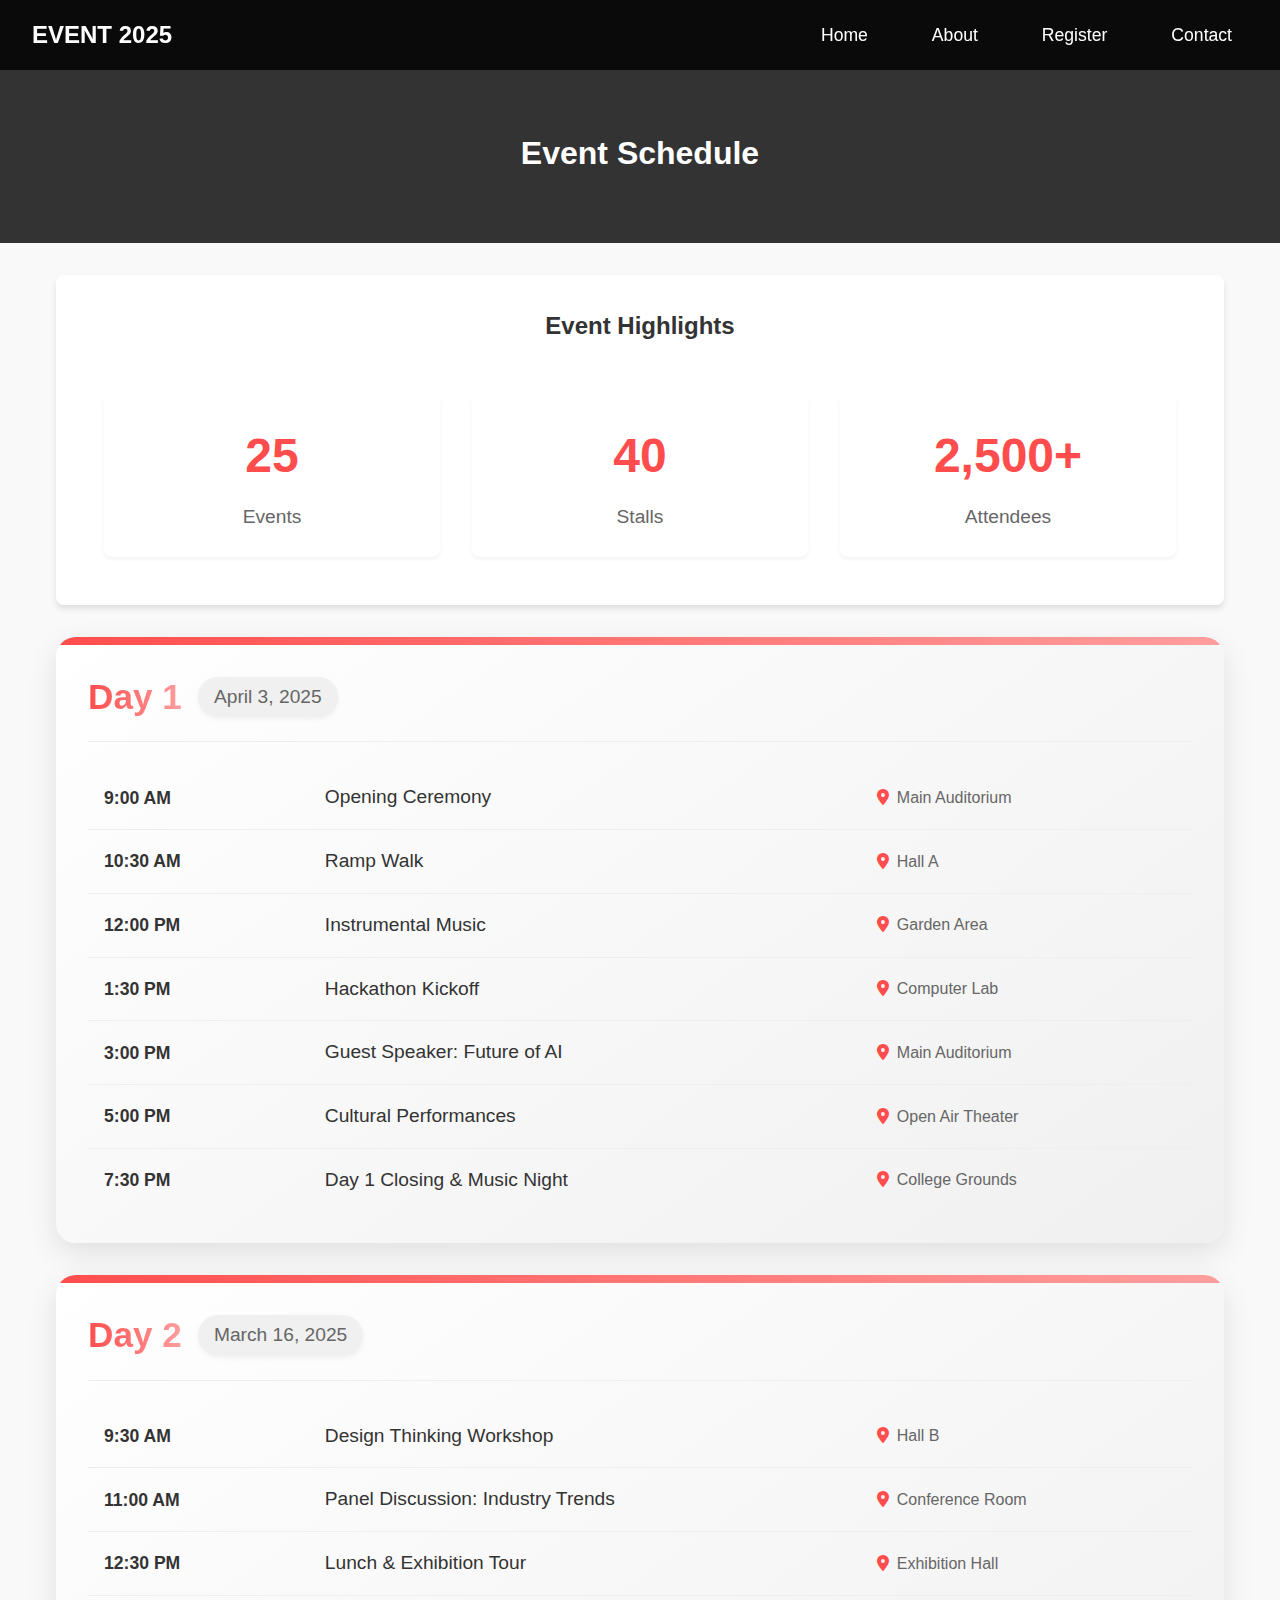
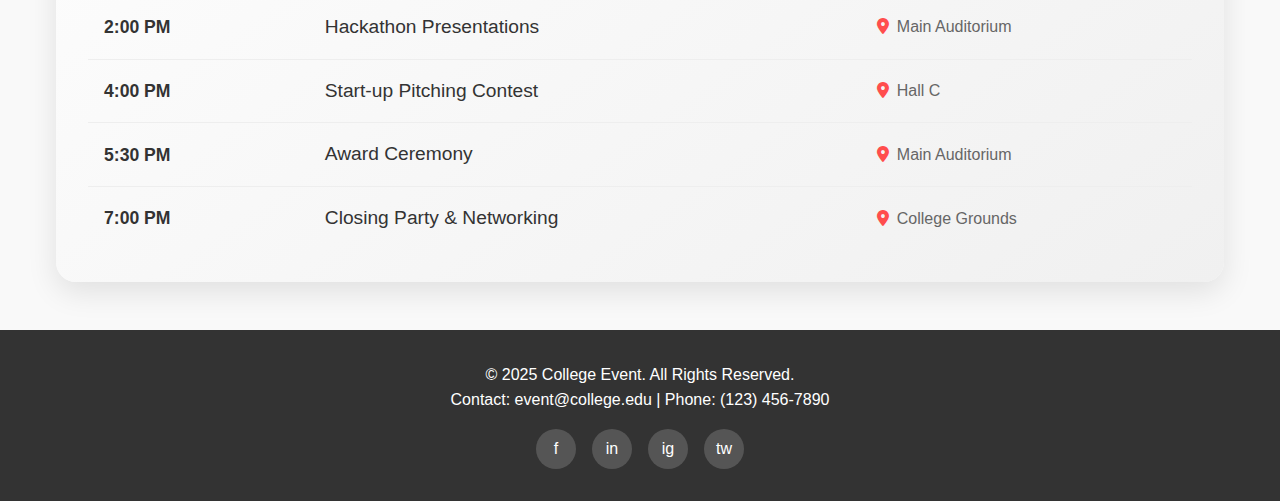
==== about.html @ 2a718e1d "2nd day changes" ====
<!DOCTYPE html>
<html lang="en">
<head>
    <meta charset="UTF-8">
    <meta name="viewport" content="width=device-width, initial-scale=1.0">
    <title>Schedule - College Event</title>
    <style>
        * {
            margin: 0;
            padding: 0;
            box-sizing: border-box;
            font-family: 'Segoe UI', Tahoma, Geneva, Verdana, sans-serif;
        }
        
        body {
            background-color: #f9f9f9;
            color: #333;
            line-height: 1.6;
        }
        
        /* Header and Navigation */
        .main-header {
            position: fixed;
            top: 0;
            left: 0;
            width: 100%;
            display: flex;
            justify-content: space-between;
            align-items: center;
            padding: 1rem 2rem;
            background-color: rgba(0, 0, 0, 0.8);
            z-index: 1000;
            transition: all 0.3s ease;
        }
        
        .logo h2 {
            color: white;
            font-size: 1.5rem;
            font-weight: bold;
            margin: 0;
        }
        
        .main-nav ul {
            display: flex;
            list-style: none;
        }
        
        .main-nav ul li {
            margin-left: 2rem;
        }
        
        .main-nav ul li a {
            color: white;
            text-decoration: none;
            font-size: 1.1rem;
            font-weight: 500;
            transition: all 0.3s ease;
            padding: 0.5rem 1rem;
            border-radius: 4px;
        }
        
        .main-nav ul li a:hover {
            background-color: #ff4d4d;
        }
        
        .mobile-menu-btn {
            display: none;
            flex-direction: column;
            cursor: pointer;
        }
        
        .mobile-menu-btn span {
            width: 30px;
            height: 3px;
            background-color: white;
            margin: 3px 0;
            transition: all 0.3s ease;
        }
        
        header.contact-header {
            background: #333;
            color: white;
            text-align: center;
            padding: 8rem 0 4rem 0;
            margin-bottom: 2rem;
        }
        
        .container {
            max-width: 1200px;
            margin: 0 auto;
            padding: 0 1rem;
        }
        
        .event-stats {
            background-color: white;
            margin: 2rem auto;
            padding: 2rem;
            border-radius: 8px;
            box-shadow: 0 4px 6px rgba(0, 0, 0, 0.1);
            text-align: center;
        }
        
        .stats-container {
            display: flex;
            justify-content: space-around;
            flex-wrap: wrap;
            margin-top: 2rem;
        }
        
        .stat-box {
            flex: 1;
            min-width: 200px;
            margin: 1rem;
            padding: 1.5rem;
            background-color: white;
            border-radius: 8px;
            box-shadow: 0 2px 4px rgba(0, 0, 0, 0.05);
            transition: transform 0.3s ease;
        }
        
        .stat-box:hover {
            transform: translateY(-5px);
        }
        
        .stat-number {
            font-size: 3rem;
            font-weight: bold;
            color: #ff4d4d;
            margin-bottom: 0.5rem;
        }
        
        .stat-label {
            font-size: 1.2rem;
            color: #666;
        }
        
        /* Schedule Islands Styling */
        .schedule-island {
            background: linear-gradient(145deg, #ffffff, #f0f0f0);
            margin: 2rem auto;
            padding: 2rem;
            border-radius: 20px;
            box-shadow: 0 10px 30px rgba(0, 0, 0, 0.1);
            position: relative;
            overflow: hidden;
            transition: all 0.3s ease;
        }
        
        .schedule-island:hover {
            transform: translateY(-10px);
            box-shadow: 0 15px 40px rgba(0, 0, 0, 0.15);
        }
        
        .schedule-island::before {
            content: '';
            position: absolute;
            top: 0;
            left: 0;
            width: 100%;
            height: 8px;
            background: linear-gradient(90deg, #ff4d4d, #ff9e9e);
        }
        
        .day-header {
            display: flex;
            align-items: center;
            margin-bottom: 1.5rem;
            padding-bottom: 1rem;
            border-bottom: 1px solid #eee;
        }
        
        .day-title {
            font-size: 2.2rem;
            font-weight: bold;
            background: linear-gradient(90deg, #ff4d4d, #ff9e9e);
            -webkit-background-clip: text;
            -webkit-text-fill-color: transparent;
            margin-right: 1rem;
        }
        
        .day-date {
            font-size: 1.2rem;
            color: #666;
            padding: 0.3rem 1rem;
            background-color: #f0f0f0;
            border-radius: 30px;
            box-shadow: 0 2px 5px rgba(0, 0, 0, 0.05);
        }
        
        .schedule-table {
            width: 100%;
            border-collapse: collapse;
            margin-top: 1.5rem;
        }
        
        .schedule-table tr {
            border-bottom: 1px solid #eee;
            transition: all 0.3s ease;
        }
        
        .schedule-table tr:last-child {
            border-bottom: none;
        }
        
        .schedule-table tr:hover {
            background-color: #fafafa;
        }
        
        .schedule-table td {
            padding: 1rem;
            vertical-align: middle;
        }
        
        .event-time {
            font-weight: bold;
            color: #333;
            width: 20%;
            font-size: 1.1rem;
        }
        
        .event-name {
            font-size: 1.2rem;
            color: #333;
            width: 50%;
            position: relative;
            cursor: pointer;
        }
        
        /* Hover Description Styles */
        .event-name-text {
            position: relative;
            display: inline-block;
            transition: color 0.3s;
        }
        
        .event-name-text:hover {
            color: #ff4d4d;
        }
        
        .event-name-text::after {
            content: '';
            position: absolute;
            bottom: -2px;
            left: 0;
            width: 100%;
            height: 1px;
            background-color: #ff4d4d;
            transform: scaleX(0);
            transform-origin: left;
            transition: transform 0.3s ease;
        }
        
        .event-name-text:hover::after {
            transform: scaleX(1);
        }
        
        .event-description {
            position: absolute;
            top: 0;
            left: 105%;
            width: 250px;
            background: white;
            padding: 0.8rem;
            border-radius: 8px;
            box-shadow: 0 5px 15px rgba(0, 0, 0, 0.1);
            opacity: 0;
            visibility: hidden;
            transform: translateY(-5px);
            transition: all 0.3s ease;
            z-index: 100;
            pointer-events: none;
        }
        
        .event-name-text:hover .event-description {
            opacity: 1;
            visibility: visible;
            transform: translateY(0);
        }
        
        /* Handle description boxes that would go off-screen to the right */
        .event-name-text.right-overflow .event-description {
            left: auto;
            right: 105%;
        }
        
        .event-description h4 {
            color: #ff4d4d;
            margin-bottom: 0.5rem;
        }
        
        .event-description p {
            font-size: 0.9rem;
            color: #666;
            margin-bottom: 0.5rem;
        }
        
        .description-details {
            display: flex;
            justify-content: space-between;
            font-size: 0.8rem;
            color: #888;
            margin-top: 0.5rem;
            padding-top: 0.5rem;
            border-top: 1px dashed #eee;
        }
        
        .event-location {
            color: #666;
            font-size: 1rem;
            width: 30%;
        }
        
        .location-dot {
            color: #ff4d4d;
            margin-right: 0.5rem;
        }
        
        footer {
            background-color: #333;
            color: white;
            text-align: center;
            padding: 2rem;
            margin-top: 3rem;
        }
        
        .social-icons {
            display: flex;
            justify-content: center;
            gap: 1rem;
            margin-top: 1rem;
        }
        
        .social-icon {
            width: 40px;
            height: 40px;
            background-color: #555;
            border-radius: 50%;
            display: flex;
            align-items: center;
            justify-content: center;
            color: white;
            text-decoration: none;
            transition: all 0.3s ease;
        }
        
        .social-icon:hover {
            background-color: #ff4d4d;
            transform: translateY(-3px);
        }

        @media (max-width: 768px) {
            .stats-container {
                flex-direction: column;
            }
            
            .schedule-table td {
                padding: 0.8rem 0.5rem;
            }
            
            .event-time, .event-name, .event-location {
                font-size: 0.9rem;
            }
            
            .main-nav {
                position: absolute;
                top: 100%;
                left: 0;
                width: 100%;
                background-color: rgba(0, 0, 0, 0.9);
                padding: 1rem 0;
                clip-path: polygon(0 0, 100% 0, 100% 0, 0 0);
                transition: all 0.4s ease;
            }
            
            .main-nav.active {
                clip-path: polygon(0 0, 100% 0, 100% 100%, 0 100%);
            }
            
            .main-nav ul {
                flex-direction: column;
                align-items: center;
            }
            
            .main-nav ul li {
                margin: 0.5rem 0;
            }
            
            .mobile-menu-btn {
                display: flex;
            }
            
            /* Mobile specific tooltip adjustments */
            .event-description {
                width: 180px;
                font-size: 0.8rem;
            }
            
            /* Adjust position for mobile screens */
            .event-name-text .event-description {
                top: 100%;
                left: 0;
            }
            
            .event-name-text.right-overflow .event-description {
                left: 0;
                right: auto;
            }
        }
    </style>
    <!-- Font Awesome for icons -->
    <link rel="stylesheet" href="https://cdnjs.cloudflare.com/ajax/libs/font-awesome/6.0.0-beta3/css/all.min.css">
</head>
<body>
    <!-- Header with Navigation -->
    <header class="main-header">
        <div class="logo">
            <h2>EVENT 2025</h2>
        </div>
        <nav class="main-nav">
            <ul>
                <li><a href="index.html">Home</a></li>
                <li><a href="about.html">About</a></li>
                <li><a href="registration.html">Register</a></li>
                <li><a href="contact.html">Contact</a></li>
            </ul>
        </nav>
        <div class="mobile-menu-btn">
            <span></span>
            <span></span>
            <span></span>
        </div>
    </header>
    
    <header class="contact-header">
        <div class="container">
            <h1>Event Schedule</h1>
        </div>
    </header>
    
    <div class="container">
        <section class="event-stats">
            <h2>Event Highlights</h2>
            <div class="stats-container">
                <div class="stat-box">
                    <div class="stat-number">25</div>
                    <div class="stat-label">Events</div>
                </div>
                <div class="stat-box">
                    <div class="stat-number">40</div>
                    <div class="stat-label">Stalls</div>
                </div>
                <div class="stat-box">
                    <div class="stat-number">2,500+</div>
                    <div class="stat-label">Attendees</div>
                </div>
            </div>
        </section>
        
        <!-- Day 1 Schedule Island -->
        <section class="schedule-island">
            <div class="day-header">
                <h2 class="day-title">Day 1</h2>
                <span class="day-date">April 3, 2025</span>
            </div>
            
            <table class="schedule-table">
                <tr>
                    <td class="event-time">9:00 AM</td>
                    <td class="event-name">
                        <span class="event-name-text">Opening Ceremony
                            <div class="event-description">
                                <h4>Opening Ceremony</h4>
                                <p>The grand kickoff to our annual event, featuring addresses from college leadership, keynote speakers, and a special performance by the college's cultural team.</p>
                                <div class="description-details">
                                    <span><i class="fas fa-clock"></i> 90 minutes</span>
                                    <span><i class="fas fa-user"></i> Dean Williams</span>
                                </div>
                            </div>
                        </span>
                    </td>
                    <td class="event-location"><i class="fas fa-map-marker-alt location-dot"></i>Main Auditorium</td>
                </tr>
                <tr>
                    <td class="event-time">10:30 AM</td>
                    <td class="event-name">
                        <span class="event-name-text">Ramp Walk
                            <div class="event-description">
                                <h4>Ramp Walk</h4>
                                <p>A showcase of student fashion designs featuring themes from sustainable fashion to futuristic clothing. Judged by industry professionals.</p>
                                <div class="description-details">
                                    <span><i class="fas fa-clock"></i> 75 minutes</span>
                                    <span><i class="fas fa-user"></i> Ms. Rodriguez</span>
                                </div>
                            </div>
                        </span>
                    </td>
                    <td class="event-location"><i class="fas fa-map-marker-alt location-dot"></i>Hall A</td>
                </tr>
                <tr>
                    <td class="event-time">12:00 PM</td>
                    <td class="event-name">
                        <span class="event-name-text">Instrumental Music
                            <div class="event-description">
                                <h4>Instrumental Music</h4>
                                <p>Talented musicians from across colleges perform classical, contemporary, and fusion pieces. Perfect lunch-time ambiance in our beautiful garden setting.</p>
                                <div class="description-details">
                                    <span><i class="fas fa-clock"></i> 60 minutes</span>
                                    <span><i class="fas fa-user"></i> Music Society</span>
                                </div>
                            </div>
                        </span>
                    </td>
                    <td class="event-location"><i class="fas fa-map-marker-alt location-dot"></i>Garden Area</td>
                </tr>
                <tr>
                    <td class="event-time">1:30 PM</td>
                    <td class="event-name">
                        <span class="event-name-text">Hackathon Kickoff
                            <div class="event-description">
                                <h4>Hackathon Kickoff</h4>
                                <p>24-hour coding challenge begins! Teams will develop innovative solutions to real-world problems. Mentors available throughout the session.</p>
                                <div class="description-details">
                                    <span><i class="fas fa-clock"></i> 24 hours</span>
                                    <span><i class="fas fa-user"></i> Prof. Jenkins</span>
                                </div>
                            </div>
                        </span>
                    </td>
                    <td class="event-location"><i class="fas fa-map-marker-alt location-dot"></i>Computer Lab</td>
                </tr>
                <tr>
                    <td class="event-time">3:00 PM</td>
                    <td class="event-name">
                        <span class="event-name-text">Guest Speaker: Future of AI
                            <div class="event-description">
                                <h4>Guest Speaker: Future of AI</h4>
                                <p>Distinguished industry expert discusses emerging AI trends, ethical considerations, and career opportunities in artificial intelligence.</p>
                                <div class="description-details">
                                    <span><i class="fas fa-clock"></i> 90 minutes</span>
                                    <span><i class="fas fa-user"></i> Dr. Anita Sharma</span>
                                </div>
                            </div>
                        </span>
                    </td>
                    <td class="event-location"><i class="fas fa-map-marker-alt location-dot"></i>Main Auditorium</td>
                </tr>
                <tr>
                    <td class="event-time">5:00 PM</td>
                    <td class="event-name">
                        <span class="event-name-text">Cultural Performances
                            <div class="event-description">
                                <h4>Cultural Performances</h4>
                                <p>A vibrant showcase of traditional and contemporary dances, skits, and musical performances representing diverse cultures from around the world.</p>
                                <div class="description-details">
                                    <span><i class="fas fa-clock"></i> 120 minutes</span>
                                    <span><i class="fas fa-user"></i> Cultural Committee</span>
                                </div>
                            </div>
                        </span>
                    </td>
                    <td class="event-location"><i class="fas fa-map-marker-alt location-dot"></i>Open Air Theater</td>
                </tr>
                <tr>
                    <td class="event-time">7:30 PM</td>
                    <td class="event-name">
                        <span class="event-name-text">Day 1 Closing & Music Night
                            <div class="event-description">
                                <h4>Day 1 Closing & Music Night</h4>
                                <p>Celebrate the first day's success with live bands, DJ sets, and food stalls. Network with fellow attendees in a relaxed atmosphere.</p>
                                <div class="description-details">
                                    <span><i class="fas fa-clock"></i> Until 11 PM</span>
                                    <span><i class="fas fa-user"></i> Events Team</span>
                                </div>
                            </div>
                        </span>
                    </td>
                    <td class="event-location"><i class="fas fa-map-marker-alt location-dot"></i>College Grounds</td>
                </tr>
            </table>
        </section>
        
        <!-- Day 2 Schedule Island -->
        <section class="schedule-island">
            <div class="day-header">
                <h2 class="day-title">Day 2</h2>
                <span class="day-date">March 16, 2025</span>
            </div>
            
            <table class="schedule-table">
                <tr>
                    <td class="event-time">9:30 AM</td>
                    <td class="event-name">
                        <span class="event-name-text">Design Thinking Workshop
                            <div class="event-description">
                                <h4>Design Thinking Workshop</h4>
                                <p>Interactive session teaching human-centered design approaches to problem-solving. Participants will work on real case studies in small groups.</p>
                                <div class="description-details">
                                    <span><i class="fas fa-clock"></i> 90 minutes</span>
                                    <span><i class="fas fa-user"></i> Mr. David Chen</span>
                                </div>
                            </div>
                        </span>
                    </td>
                    <td class="event-location"><i class="fas fa-map-marker-alt location-dot"></i>Hall B</td>
                </tr>
                <tr>
                    <td class="event-time">11:00 AM</td>
                    <td class="event-name">
                        <span class="event-name-text">Panel Discussion: Industry Trends
                            <div class="event-description">
                                <h4>Panel Discussion: Industry Trends</h4>
                                <p>Leading professionals discuss emerging industry trends, skills in demand, and the future of work. Q&A session included.</p>
                                <div class="description-details">
                                    <span><i class="fas fa-clock"></i> 75 minutes</span>
                                    <span><i class="fas fa-user"></i> Career Services</span>
                                </div>
                            </div>
                        </span>
                    </td>
                    <td class="event-location"><i class="fas fa-map-marker-alt location-dot"></i>Conference Room</td>
                </tr>
                <tr>
                    <td class="event-time">12:30 PM</td>
                    <td class="event-name">
                        <span class="event-name-text">Lunch & Exhibition Tour
                            <div class="event-description">
                                <h4>Lunch & Exhibition Tour</h4>
                                <p>Explore innovative projects, research findings, and industry booths while enjoying a catered lunch. Network with exhibitors and fellow attendees.</p>
                                <div class="description-details">
                                    <span><i class="fas fa-clock"></i> 90 minutes</span>
                                    <span><i class="fas fa-user"></i> Exhibitors</span>
                                </div>
                            </div>
                        </span>
                    </td>
                    <td class="event-location"><i class="fas fa-map-marker-alt location-dot"></i>Exhibition Hall</td>
                </tr>
                <tr>
                    <td class="event-time">2:00 PM</td>
                    <td class="event-name">
                        <span class="event-name-text">Hackathon Presentations
                            <div class="event-description">
                                <h4>Hackathon Presentations</h4>
                                <p>Teams present their solutions developed during the 24-hour hackathon. Judges from industry and academia evaluate projects based on innovation, feasibility, and impact.</p>
                                <div class="description-details">
                                    <span><i class="fas fa-clock"></i> 120 minutes</span>
                                    <span><i class="fas fa-user"></i> Tech Committee</span>
                                </div>
                            </div>
                        </span>
                    </td>
                    <td class="event-location"><i class="fas fa-map-marker-alt location-dot"></i>Main Auditorium</td>
                </tr>
                <tr>
                    <td class="event-time">4:00 PM</td>
                    <td class="event-name">
                        <span class="event-name-text">Start-up Pitching Contest
                            <div class="event-description">
                                <h4>Start-up Pitching Contest</h4>
                                <p>Student entrepreneurs pitch their business ideas to a panel of investors and successful founders. Cash prizes and mentorship opportunities available.</p>
                                <div class="description-details">
                                    <span><i class="fas fa-clock"></i> 90 minutes</span>
                                    <span><i class="fas fa-user"></i> Entrepreneurship Cell</span>
                                </div>
                            </div>
                        </span>
                    </td>
                    <td class="event-location"><i class="fas fa-map-marker-alt location-dot"></i>Hall C</td>
                </tr>
                <tr>
                    <td class="event-time">5:30 PM</td>
                    <td class="event-name">
                        <span class="event-name-text">Award Ceremony
                            <div class="event-description">
                                <h4>Award Ceremony</h4>
                                <p>Celebrating excellence across all event categories. Winners of hackathon, cultural competitions, academic contests, and special recognition awards will be announced.</p>
                                <div class="description-details">
                                    <span><i class="fas fa-clock"></i> 60 minutes</span>
                                    <span><i class="fas fa-user"></i> College Dean</span>
                                </div>
                            </div>
                        </span>
                    </td>
                    <td class="event-location"><i class="fas fa-map-marker-alt location-dot"></i>Main Auditorium</td>
                </tr>
                <tr>
                    <td class="event-time">7:00 PM</td>
                    <td class="event-name">
                        <span class="event-name-text">Closing Party & Networking
                            <div class="event-description">
                                <h4>Closing Party & Networking</h4>
                                <p>Final celebration with music, refreshments, and a chance to connect with peers, alumni, and industry professionals in a relaxed setting.</p>
                                <div class="description-details">
                                    <span><i class="fas fa-clock"></i> Until 10 PM</span>
                                    <span><i class="fas fa-user"></i> Student Council</span>
                                </div>
                            </div>
                        </span>
                    </td>
                    <td class="event-location"><i class="fas fa-map-marker-alt location-dot"></i>College Grounds</td>
                </tr>
            </table>
        </section>
    </div>
    
    <footer>
        <p>&copy; 2025 College Event. All Rights Reserved.</p>
        <p>Contact: event@college.edu | Phone: (123) 456-7890</p>
        <div class="social-icons">
            <a href="#" class="social-icon">f</a>
            <a href="#" class="social-icon">in</a>
            <a href="#" class="social-icon">ig</a>
            <a href="#" class="social-icon">tw</a>
        </div>
    </footer>

    <script>
        document.addEventListener('DOMContentLoaded', function() {
            // Mobile menu functionality
            const mobileMenuBtn = document.querySelector('.mobile-menu-btn');
            const mainNav = document.querySelector('.main-nav');
            
            mobileMenuBtn.addEventListener('click', () => {
                mainNav.classList.toggle('active');
                mobileMenuBtn.classList.toggle('active');
            });
            
            // Change header background on scroll
            window.addEventListener('scroll', () => {
                const header = document.querySelector('.main-header');
                if (window.scrollY > 50) {
                    header.style.backgroundColor = 'rgba(0, 0, 0, 0.9)';
                } else {
                    header.style.backgroundColor = 'rgba(0, 0, 0, 0.8)';
                }
            });
            
            // Handle description boxes that might go off-screen
            const handleDescriptionPositioning = () => {
                const eventNames = document.querySelectorAll('.event-name-text');
                const windowWidth = window.innerWidth;
                
                eventNames.forEach(item => {
                    const rect = item.getBoundingClientRect();
                    const rightEdge = rect.right + 250; // Description width
                    
                    if (rightEdge > windowWidth) {
                        item.classList.add('right-overflow');
                    } else {
                        item.classList.remove('right-overflow');
                    }
                });
            };
            
            // Initial call
            handleDescriptionPositioning();
            
            // Recalculate on window resize
            window.addEventListener('resize', handleDescriptionPositioning);
        });
    </script>
</body>
</html>
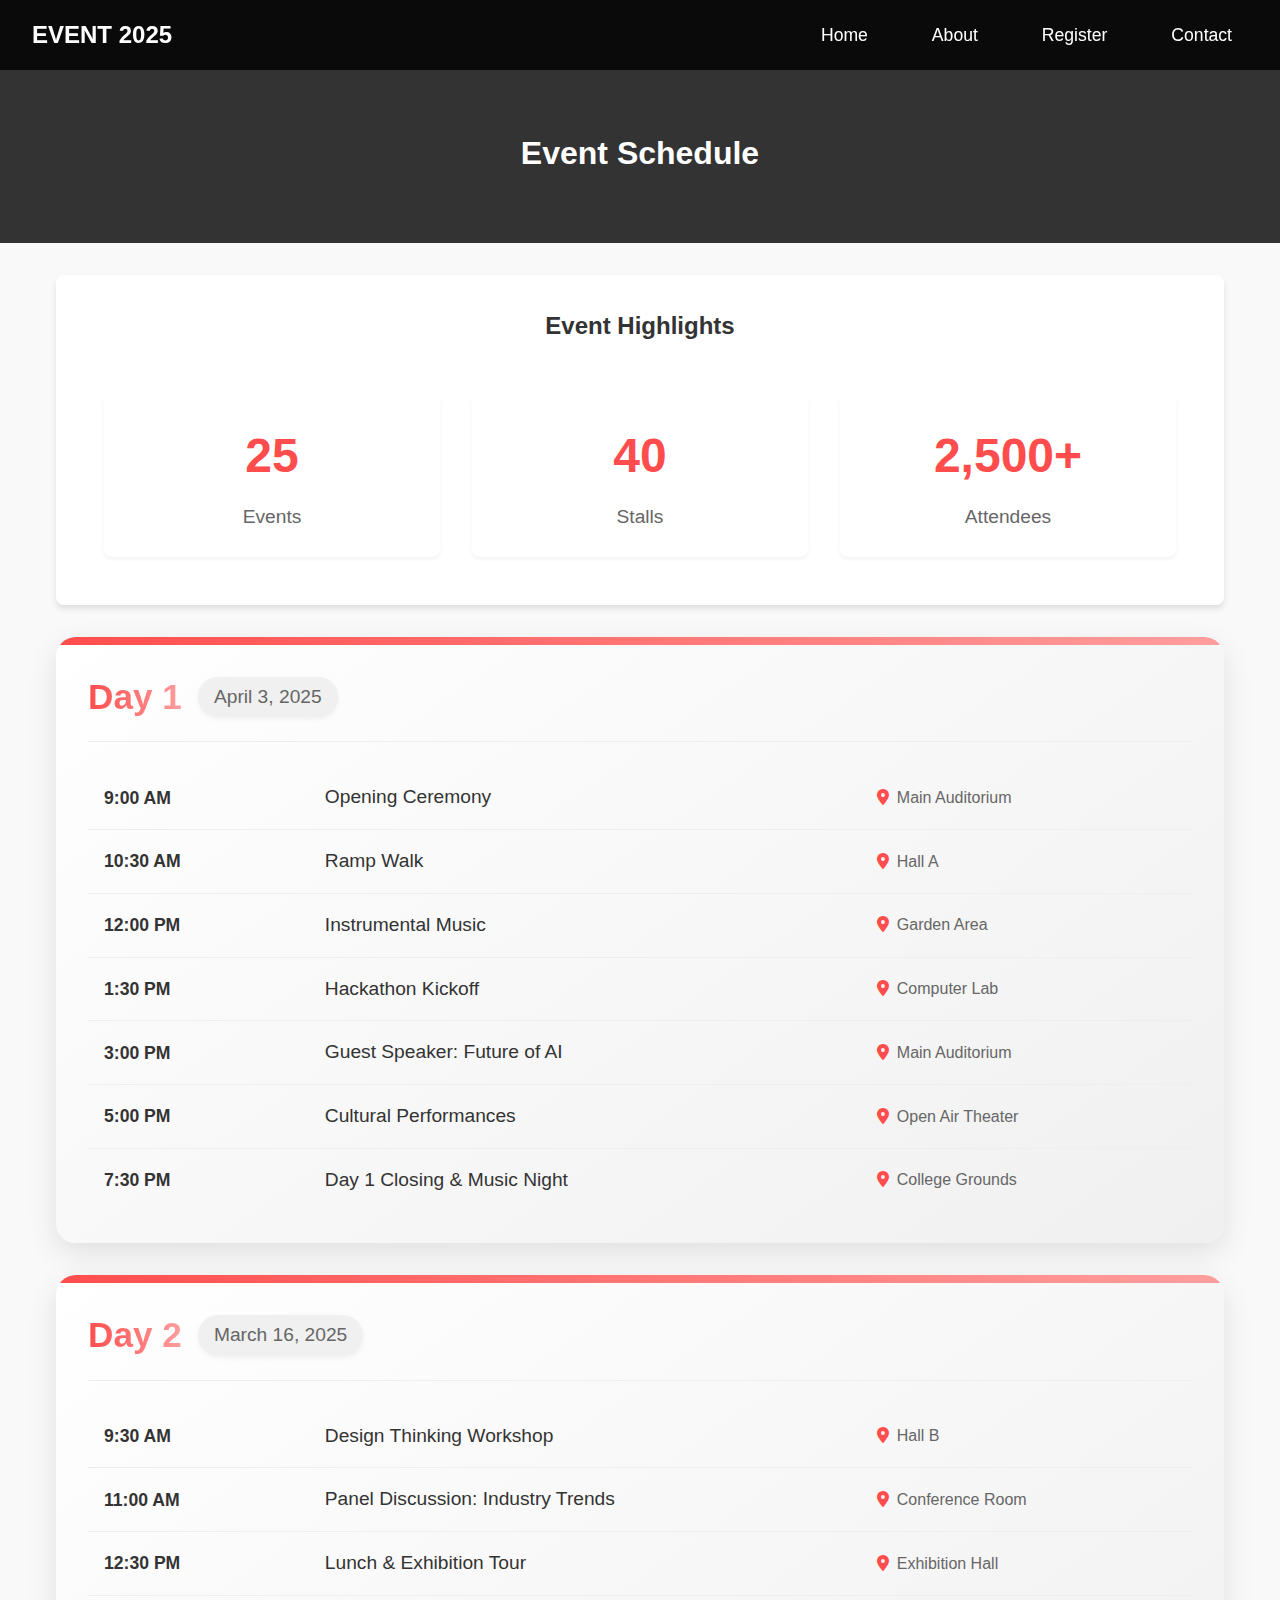
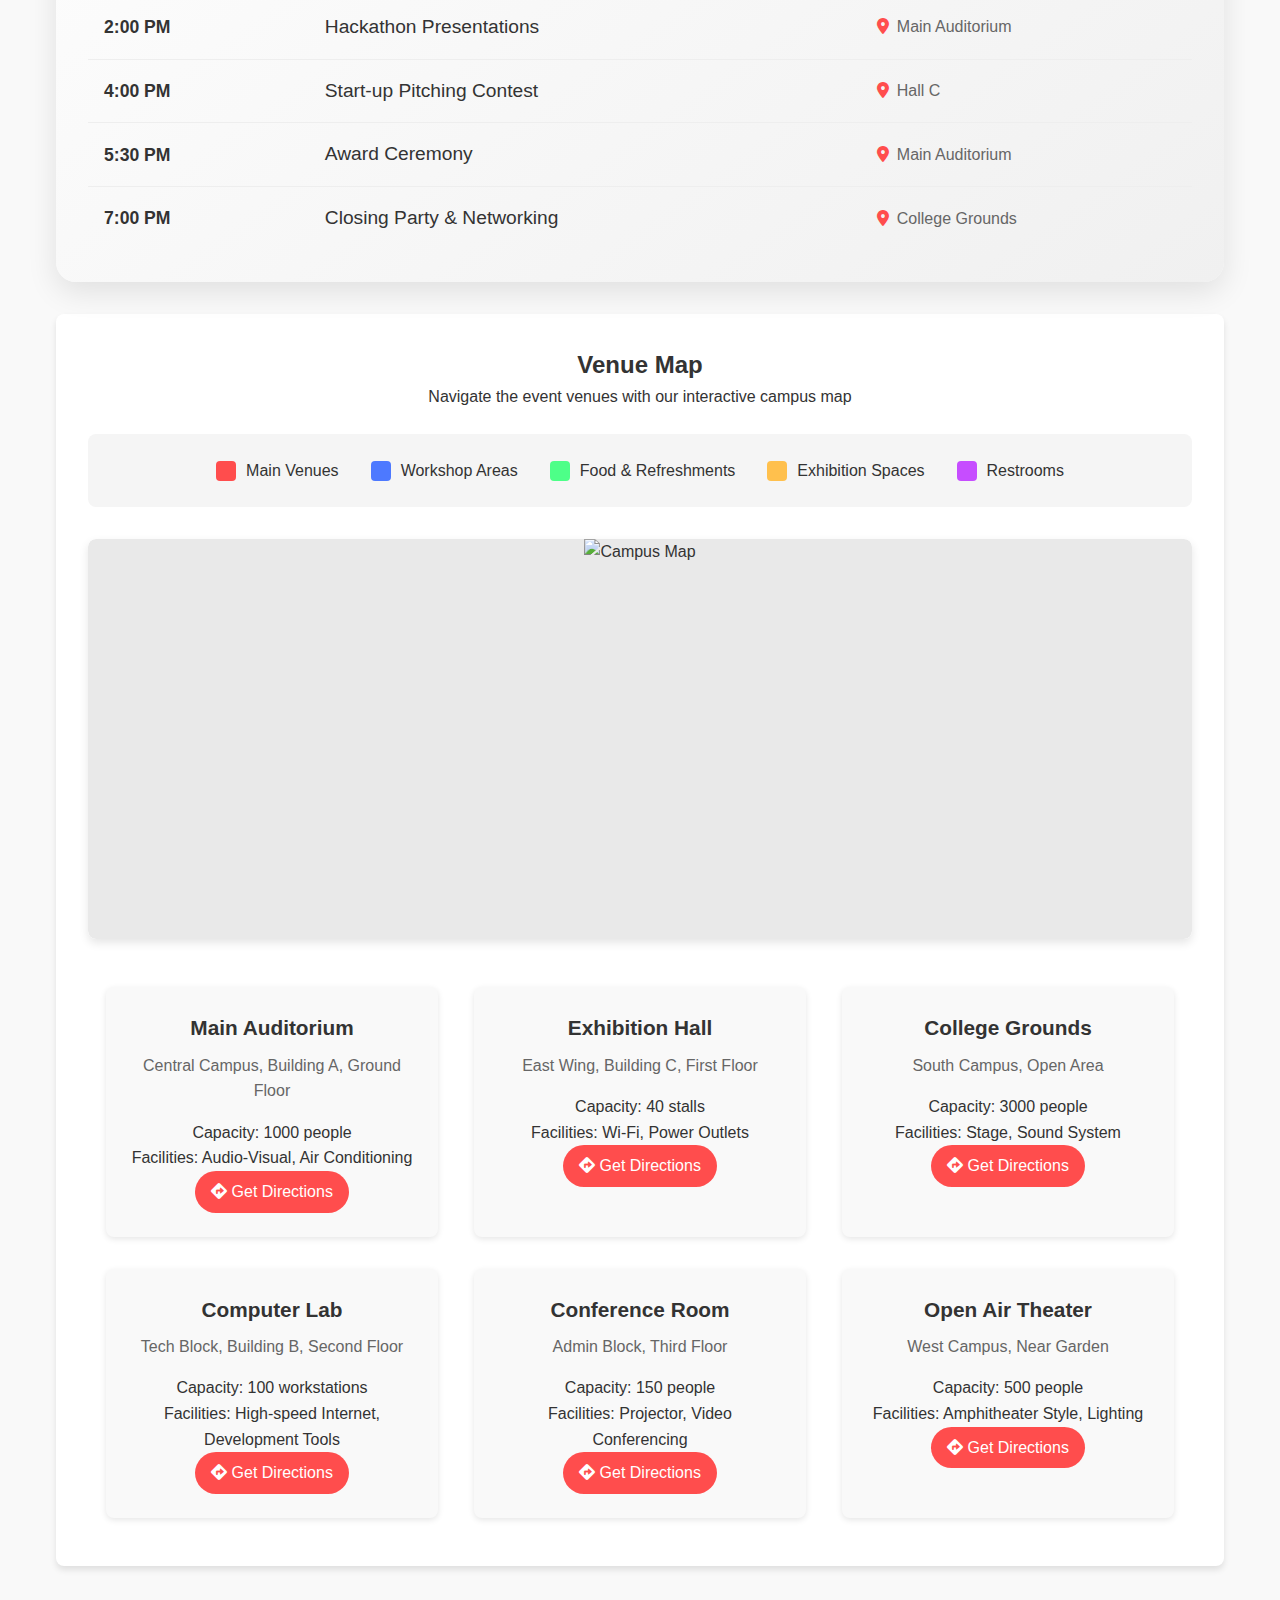
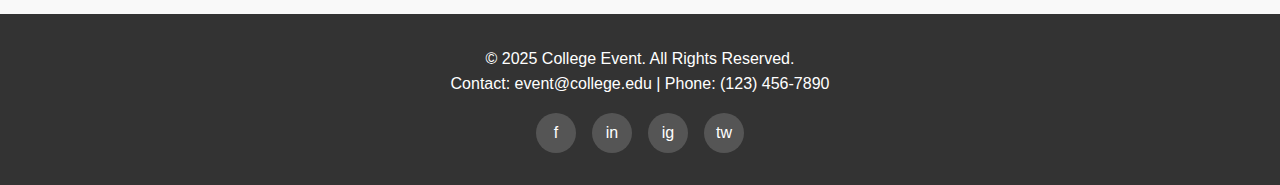
==== commit a4a14f3f: "2nd day end update" ====
--- a/about.html
+++ b/about.html
@@ -222,86 +222,6 @@
             font-size: 1.2rem;
             color: #333;
             width: 50%;
-            position: relative;
-            cursor: pointer;
-        }
-        
-        /* Hover Description Styles */
-        .event-name-text {
-            position: relative;
-            display: inline-block;
-            transition: color 0.3s;
-        }
-        
-        .event-name-text:hover {
-            color: #ff4d4d;
-        }
-        
-        .event-name-text::after {
-            content: '';
-            position: absolute;
-            bottom: -2px;
-            left: 0;
-            width: 100%;
-            height: 1px;
-            background-color: #ff4d4d;
-            transform: scaleX(0);
-            transform-origin: left;
-            transition: transform 0.3s ease;
-        }
-        
-        .event-name-text:hover::after {
-            transform: scaleX(1);
-        }
-        
-        .event-description {
-            position: absolute;
-            top: 0;
-            left: 105%;
-            width: 250px;
-            background: white;
-            padding: 0.8rem;
-            border-radius: 8px;
-            box-shadow: 0 5px 15px rgba(0, 0, 0, 0.1);
-            opacity: 0;
-            visibility: hidden;
-            transform: translateY(-5px);
-            transition: all 0.3s ease;
-            z-index: 100;
-            pointer-events: none;
-        }
-        
-        .event-name-text:hover .event-description {
-            opacity: 1;
-            visibility: visible;
-            transform: translateY(0);
-        }
-        
-        /* Handle description boxes that would go off-screen to the right */
-        .event-name-text.right-overflow .event-description {
-            left: auto;
-            right: 105%;
-        }
-        
-        .event-description h4 {
-            color: #ff4d4d;
-            margin-bottom: 0.5rem;
-        }
-        
-        .event-description p {
-            font-size: 0.9rem;
-            color: #666;
-            margin-bottom: 0.5rem;
-        }
-        
-        .description-details {
-            display: flex;
-            justify-content: space-between;
-            font-size: 0.8rem;
-            color: #888;
-            margin-top: 0.5rem;
-            padding-top: 0.5rem;
-            border-top: 1px dashed #eee;
         }
         
         .event-location {
@@ -313,6 +233,106 @@
         .location-dot {
             color: #ff4d4d;
             margin-right: 0.5rem;
+        }
+        
+        /* Campus Map Section Styling */
+        .venue-map-section {
+            background-color: white;
+            margin: 2rem auto;
+            padding: 2rem;
+            border-radius: 8px;
+            box-shadow: 0 4px 6px rgba(0, 0, 0, 0.1);
+            text-align: center;
+        }
+        
+        .map-container {
+            margin-top: 2rem;
+            position: relative;
+            overflow: hidden;
+            border-radius: 8px;
+            box-shadow: 0 4px 10px rgba(0, 0, 0, 0.1);
+        }
+        
+        .venue-map {
+            width: 100%;
+            height: 400px;
+            background-color: #e9e9e9;
+            border-radius: 8px;
+            position: relative;
+        }
+        
+        .map-legend {
+            display: flex;
+            flex-wrap: wrap;
+            justify-content: center;
+            margin: 1.5rem 0;
+            padding: 1rem;
+            background-color: #f5f5f5;
+            border-radius: 8px;
+        }
+        
+        .legend-item {
+            display: flex;
+            align-items: center;
+            margin: 0.5rem 1rem;
+        }
+        
+        .legend-color {
+            width: 20px;
+            height: 20px;
+            margin-right: 10px;
+            border-radius: 4px;
+        }
+        
+        .location-markers {
+            display: flex;
+            flex-wrap: wrap;
+            justify-content: space-around;
+            margin-top: 2rem;
+        }
+        
+        .location-card {
+            flex-basis: 30%;
+            min-width: 250px;
+            background-color: #f9f9f9;
+            margin: 1rem;
+            padding: 1.5rem;
+            border-radius: 8px;
+            box-shadow: 0 2px 6px rgba(0, 0, 0, 0.1);
+            transition: all 0.3s ease;
+        }
+        
+        .location-card:hover {
+            transform: translateY(-5px);
+            box-shadow: 0 5px 15px rgba(0, 0, 0, 0.1);
+        }
+        
+        .location-title {
+            font-size: 1.3rem;
+            font-weight: bold;
+            color: #333;
+            margin-bottom: 0.5rem;
+        }
+        
+        .location-address {
+            color: #666;
+            margin-bottom: 1rem;
+        }
+        
+        .location-directions {
+            display: inline-block;
+            color: white;
+            background-color: #ff4d4d;
+            padding: 0.5rem 1rem;
+            border-radius: 30px;
+            text-decoration: none;
+            font-weight: 500;
+            transition: all 0.3s ease;
+        }
+        
+        .location-directions:hover {
+            background-color: #e63939;
+            transform: translateY(-2px);
         }
         
         footer {
@@ -389,21 +409,12 @@
                 display: flex;
             }
             
-            /* Mobile specific tooltip adjustments */
-            .event-description {
-                width: 180px;
-                font-size: 0.8rem;
-            }
-            
-            /* Adjust position for mobile screens */
-            .event-name-text .event-description {
-                top: 100%;
-                left: 0;
-            }
-            
-            .event-name-text.right-overflow .event-description {
-                left: 0;
-                right: auto;
+            .location-card {
+                flex-basis: 100%;
+            }
+            
+            .venue-map {
+                height: 300px;
             }
         }
     </style>
@@ -466,114 +477,37 @@
             <table class="schedule-table">
                 <tr>
                     <td class="event-time">9:00 AM</td>
-                    <td class="event-name">
-                        <span class="event-name-text">Opening Ceremony
-                            <div class="event-description">
-                                <h4>Opening Ceremony</h4>
-                                <p>The grand kickoff to our annual event, featuring addresses from college leadership, keynote speakers, and a special performance by the college's cultural team.</p>
-                                <div class="description-details">
-                                    <span><i class="fas fa-clock"></i> 90 minutes</span>
-                                    <span><i class="fas fa-user"></i> Dean Williams</span>
-                                </div>
-                            </div>
-                        </span>
-                    </td>
+                    <td class="event-name">Opening Ceremony</td>
                     <td class="event-location"><i class="fas fa-map-marker-alt location-dot"></i>Main Auditorium</td>
                 </tr>
                 <tr>
                     <td class="event-time">10:30 AM</td>
-                    <td class="event-name">
-                        <span class="event-name-text">Ramp Walk
-                            <div class="event-description">
-                                <h4>Ramp Walk</h4>
-                                <p>A showcase of student fashion designs featuring themes from sustainable fashion to futuristic clothing. Judged by industry professionals.</p>
-                                <div class="description-details">
-                                    <span><i class="fas fa-clock"></i> 75 minutes</span>
-                                    <span><i class="fas fa-user"></i> Ms. Rodriguez</span>
-                                </div>
-                            </div>
-                        </span>
-                    </td>
+                    <td class="event-name">Ramp Walk</td>
                     <td class="event-location"><i class="fas fa-map-marker-alt location-dot"></i>Hall A</td>
                 </tr>
                 <tr>
                     <td class="event-time">12:00 PM</td>
-                    <td class="event-name">
-                        <span class="event-name-text">Instrumental Music
-                            <div class="event-description">
-                                <h4>Instrumental Music</h4>
-                                <p>Talented musicians from across colleges perform classical, contemporary, and fusion pieces. Perfect lunch-time ambiance in our beautiful garden setting.</p>
-                                <div class="description-details">
-                                    <span><i class="fas fa-clock"></i> 60 minutes</span>
-                                    <span><i class="fas fa-user"></i> Music Society</span>
-                                </div>
-                            </div>
-                        </span>
-                    </td>
+                    <td class="event-name">Instrumental Music</td>
                     <td class="event-location"><i class="fas fa-map-marker-alt location-dot"></i>Garden Area</td>
                 </tr>
                 <tr>
                     <td class="event-time">1:30 PM</td>
-                    <td class="event-name">
-                        <span class="event-name-text">Hackathon Kickoff
-                            <div class="event-description">
-                                <h4>Hackathon Kickoff</h4>
-                                <p>24-hour coding challenge begins! Teams will develop innovative solutions to real-world problems. Mentors available throughout the session.</p>
-                                <div class="description-details">
-                                    <span><i class="fas fa-clock"></i> 24 hours</span>
-                                    <span><i class="fas fa-user"></i> Prof. Jenkins</span>
-                                </div>
-                            </div>
-                        </span>
-                    </td>
+                    <td class="event-name">Hackathon Kickoff</td>
                     <td class="event-location"><i class="fas fa-map-marker-alt location-dot"></i>Computer Lab</td>
                 </tr>
                 <tr>
                     <td class="event-time">3:00 PM</td>
-                    <td class="event-name">
-                        <span class="event-name-text">Guest Speaker: Future of AI
-                            <div class="event-description">
-                                <h4>Guest Speaker: Future of AI</h4>
-                                <p>Distinguished industry expert discusses emerging AI trends, ethical considerations, and career opportunities in artificial intelligence.</p>
-                                <div class="description-details">
-                                    <span><i class="fas fa-clock"></i> 90 minutes</span>
-                                    <span><i class="fas fa-user"></i> Dr. Anita Sharma</span>
-                                </div>
-                            </div>
-                        </span>
-                    </td>
+                    <td class="event-name">Guest Speaker: Future of AI</td>
                     <td class="event-location"><i class="fas fa-map-marker-alt location-dot"></i>Main Auditorium</td>
                 </tr>
                 <tr>
                     <td class="event-time">5:00 PM</td>
-                    <td class="event-name">
-                        <span class="event-name-text">Cultural Performances
-                            <div class="event-description">
-                                <h4>Cultural Performances</h4>
-                                <p>A vibrant showcase of traditional and contemporary dances, skits, and musical performances representing diverse cultures from around the world.</p>
-                                <div class="description-details">
-                                    <span><i class="fas fa-clock"></i> 120 minutes</span>
-                                    <span><i class="fas fa-user"></i> Cultural Committee</span>
-                                </div>
-                            </div>
-                        </span>
-                    </td>
+                    <td class="event-name">Cultural Performances</td>
                     <td class="event-location"><i class="fas fa-map-marker-alt location-dot"></i>Open Air Theater</td>
                 </tr>
                 <tr>
                     <td class="event-time">7:30 PM</td>
-                    <td class="event-name">
-                        <span class="event-name-text">Day 1 Closing & Music Night
-                            <div class="event-description">
-                                <h4>Day 1 Closing & Music Night</h4>
-                                <p>Celebrate the first day's success with live bands, DJ sets, and food stalls. Network with fellow attendees in a relaxed atmosphere.</p>
-                                <div class="description-details">
-                                    <span><i class="fas fa-clock"></i> Until 11 PM</span>
-                                    <span><i class="fas fa-user"></i> Events Team</span>
-                                </div>
-                            </div>
-                        </span>
-                    </td>
+                    <td class="event-name">Day 1 Closing & Music Night</td>
                     <td class="event-location"><i class="fas fa-map-marker-alt location-dot"></i>College Grounds</td>
                 </tr>
             </table>
@@ -589,117 +523,139 @@
             <table class="schedule-table">
                 <tr>
                     <td class="event-time">9:30 AM</td>
-                    <td class="event-name">
-                        <span class="event-name-text">Design Thinking Workshop
-                            <div class="event-description">
-                                <h4>Design Thinking Workshop</h4>
-                                <p>Interactive session teaching human-centered design approaches to problem-solving. Participants will work on real case studies in small groups.</p>
-                                <div class="description-details">
-                                    <span><i class="fas fa-clock"></i> 90 minutes</span>
-                                    <span><i class="fas fa-user"></i> Mr. David Chen</span>
-                                </div>
-                            </div>
-                        </span>
-                    </td>
+                    <td class="event-name">Design Thinking Workshop</td>
                     <td class="event-location"><i class="fas fa-map-marker-alt location-dot"></i>Hall B</td>
                 </tr>
                 <tr>
                     <td class="event-time">11:00 AM</td>
-                    <td class="event-name">
-                        <span class="event-name-text">Panel Discussion: Industry Trends
-                            <div class="event-description">
-                                <h4>Panel Discussion: Industry Trends</h4>
-                                <p>Leading professionals discuss emerging industry trends, skills in demand, and the future of work. Q&A session included.</p>
-                                <div class="description-details">
-                                    <span><i class="fas fa-clock"></i> 75 minutes</span>
-                                    <span><i class="fas fa-user"></i> Career Services</span>
-                                </div>
-                            </div>
-                        </span>
-                    </td>
+                    <td class="event-name">Panel Discussion: Industry Trends</td>
                     <td class="event-location"><i class="fas fa-map-marker-alt location-dot"></i>Conference Room</td>
                 </tr>
                 <tr>
                     <td class="event-time">12:30 PM</td>
-                    <td class="event-name">
-                        <span class="event-name-text">Lunch & Exhibition Tour
-                            <div class="event-description">
-                                <h4>Lunch & Exhibition Tour</h4>
-                                <p>Explore innovative projects, research findings, and industry booths while enjoying a catered lunch. Network with exhibitors and fellow attendees.</p>
-                                <div class="description-details">
-                                    <span><i class="fas fa-clock"></i> 90 minutes</span>
-                                    <span><i class="fas fa-user"></i> Exhibitors</span>
-                                </div>
-                            </div>
-                        </span>
-                    </td>
+                    <td class="event-name">Lunch & Exhibition Tour</td>
                     <td class="event-location"><i class="fas fa-map-marker-alt location-dot"></i>Exhibition Hall</td>
                 </tr>
                 <tr>
                     <td class="event-time">2:00 PM</td>
-                    <td class="event-name">
-                        <span class="event-name-text">Hackathon Presentations
-                            <div class="event-description">
-                                <h4>Hackathon Presentations</h4>
-                                <p>Teams present their solutions developed during the 24-hour hackathon. Judges from industry and academia evaluate projects based on innovation, feasibility, and impact.</p>
-                                <div class="description-details">
-                                    <span><i class="fas fa-clock"></i> 120 minutes</span>
-                                    <span><i class="fas fa-user"></i> Tech Committee</span>
-                                </div>
-                            </div>
-                        </span>
-                    </td>
+                    <td class="event-name">Hackathon Presentations</td>
                     <td class="event-location"><i class="fas fa-map-marker-alt location-dot"></i>Main Auditorium</td>
                 </tr>
                 <tr>
                     <td class="event-time">4:00 PM</td>
-                    <td class="event-name">
-                        <span class="event-name-text">Start-up Pitching Contest
-                            <div class="event-description">
-                                <h4>Start-up Pitching Contest</h4>
-                                <p>Student entrepreneurs pitch their business ideas to a panel of investors and successful founders. Cash prizes and mentorship opportunities available.</p>
-                                <div class="description-details">
-                                    <span><i class="fas fa-clock"></i> 90 minutes</span>
-                                    <span><i class="fas fa-user"></i> Entrepreneurship Cell</span>
-                                </div>
-                            </div>
-                        </span>
-                    </td>
+                    <td class="event-name">Start-up Pitching Contest</td>
                     <td class="event-location"><i class="fas fa-map-marker-alt location-dot"></i>Hall C</td>
                 </tr>
                 <tr>
                     <td class="event-time">5:30 PM</td>
-                    <td class="event-name">
-                        <span class="event-name-text">Award Ceremony
-                            <div class="event-description">
-                                <h4>Award Ceremony</h4>
-                                <p>Celebrating excellence across all event categories. Winners of hackathon, cultural competitions, academic contests, and special recognition awards will be announced.</p>
-                                <div class="description-details">
-                                    <span><i class="fas fa-clock"></i> 60 minutes</span>
-                                    <span><i class="fas fa-user"></i> College Dean</span>
-                                </div>
-                            </div>
-                        </span>
-                    </td>
+                    <td class="event-name">Award Ceremony</td>
                     <td class="event-location"><i class="fas fa-map-marker-alt location-dot"></i>Main Auditorium</td>
                 </tr>
                 <tr>
                     <td class="event-time">7:00 PM</td>
-                    <td class="event-name">
-                        <span class="event-name-text">Closing Party & Networking
-                            <div class="event-description">
-                                <h4>Closing Party & Networking</h4>
-                                <p>Final celebration with music, refreshments, and a chance to connect with peers, alumni, and industry professionals in a relaxed setting.</p>
-                                <div class="description-details">
-                                    <span><i class="fas fa-clock"></i> Until 10 PM</span>
-                                    <span><i class="fas fa-user"></i> Student Council</span>
-                                </div>
-                            </div>
-                        </span>
-                    </td>
+                    <td class="event-name">Closing Party & Networking</td>
                     <td class="event-location"><i class="fas fa-map-marker-alt location-dot"></i>College Grounds</td>
                 </tr>
             </table>
+        </section>
+        
+        <!-- Venue Map Section (NEW) -->
+        <section class="venue-map-section">
+            <h2>Venue Map</h2>
+            <p>Navigate the event venues with our interactive campus map</p>
+            
+            <div class="map-legend">
+                <div class="legend-item">
+                    <div class="legend-color" style="background-color: #ff4d4d;"></div>
+                    <span>Main Venues</span>
+                </div>
+                <div class="legend-item">
+                    <div class="legend-color" style="background-color: #4d79ff;"></div>
+                    <span>Workshop Areas</span>
+                </div>
+                <div class="legend-item">
+                    <div class="legend-color" style="background-color: #4dff88;"></div>
+                    <span>Food & Refreshments</span>
+                </div>
+                <div class="legend-item">
+                    <div class="legend-color" style="background-color: #ffc04d;"></div>
+                    <span>Exhibition Spaces</span>
+                </div>
+                <div class="legend-item">
+                    <div class="legend-color" style="background-color: #c64dff;"></div>
+                    <span>Restrooms</span>
+                </div>
+            </div>
+            
+            <div class="map-container">
+                <div class="venue-map">
+                    <!-- The actual map would be implemented with a real map service like Google Maps API -->
+                    <!-- For now, we'll use a placeholder image -->
+                    <img src="/api/placeholder/800/400" alt="Campus Map" style="width:100%; height:100%; object-fit:cover;">
+                </div>
+            </div>
+            
+            <div class="location-markers">
+                <div class="location-card">
+                    <h3 class="location-title">Main Auditorium</h3>
+                    <p class="location-address">Central Campus, Building A, Ground Floor</p>
+                    <p>Capacity: 1000 people</p>
+                    <p>Facilities: Audio-Visual, Air Conditioning</p>
+                    <a href="#" class="location-directions">
+                        <i class="fas fa-directions"></i> Get Directions
+                    </a>
+                </div>
+                
+                <div class="location-card">
+                    <h3 class="location-title">Exhibition Hall</h3>
+                    <p class="location-address">East Wing, Building C, First Floor</p>
+                    <p>Capacity: 40 stalls</p>
+                    <p>Facilities: Wi-Fi, Power Outlets</p>
+                    <a href="#" class="location-directions">
+                        <i class="fas fa-directions"></i> Get Directions
+                    </a>
+                </div>
+                
+                <div class="location-card">
+                    <h3 class="location-title">College Grounds</h3>
+                    <p class="location-address">South Campus, Open Area</p>
+                    <p>Capacity: 3000 people</p>
+                    <p>Facilities: Stage, Sound System</p>
+                    <a href="#" class="location-directions">
+                        <i class="fas fa-directions"></i> Get Directions
+                    </a>
+                </div>
+                
+                <div class="location-card">
+                    <h3 class="location-title">Computer Lab</h3>
+                    <p class="location-address">Tech Block, Building B, Second Floor</p>
+                    <p>Capacity: 100 workstations</p>
+                    <p>Facilities: High-speed Internet, Development Tools</p>
+                    <a href="#" class="location-directions">
+                        <i class="fas fa-directions"></i> Get Directions
+                    </a>
+                </div>
+                
+                <div class="location-card">
+                    <h3 class="location-title">Conference Room</h3>
+                    <p class="location-address">Admin Block, Third Floor</p>
+                    <p>Capacity: 150 people</p>
+                    <p>Facilities: Projector, Video Conferencing</p>
+                    <a href="#" class="location-directions">
+                        <i class="fas fa-directions"></i> Get Directions
+                    </a>
+                </div>
+                
+                <div class="location-card">
+                    <h3 class="location-title">Open Air Theater</h3>
+                    <p class="location-address">West Campus, Near Garden</p>
+                    <p>Capacity: 500 people</p>
+                    <p>Facilities: Amphitheater Style, Lighting</p>
+                    <a href="#" class="location-directions">
+                        <i class="fas fa-directions"></i> Get Directions
+                    </a>
+                </div>
+            </div>
         </section>
     </div>
     
@@ -735,28 +691,15 @@
                 }
             });
             
-            // Handle description boxes that might go off-screen
-            const handleDescriptionPositioning = () => {
-                const eventNames = document.querySelectorAll('.event-name-text');
-                const windowWidth = window.innerWidth;
-                
-                eventNames.forEach(item => {
-                    const rect = item.getBoundingClientRect();
-                    const rightEdge = rect.right + 250; // Description width
-                    
-                    if (rightEdge > windowWidth) {
-                        item.classList.add('right-overflow');
-                    } else {
-                        item.classList.remove('right-overflow');
-                    }
-                });
-            };
-            
-            // Initial call
-            handleDescriptionPositioning();
-            
-            // Recalculate on window resize
-            window.addEventListener('resize', handleDescriptionPositioning);
+        //     // Here you would typically initialize your map
+        //     // For example, if using Google Maps:
+        //      function initMap() {
+        //          const campusCenter = { lat: 14.650575, lng: 77.607034 };
+        //          const map = new google.maps.Map(document.querySelector('.venue-map'), {
+        //              zoom: 17,
+        //              center: campusCenter,
+        //          });
+        //    }
         });
     </script>
 </body>
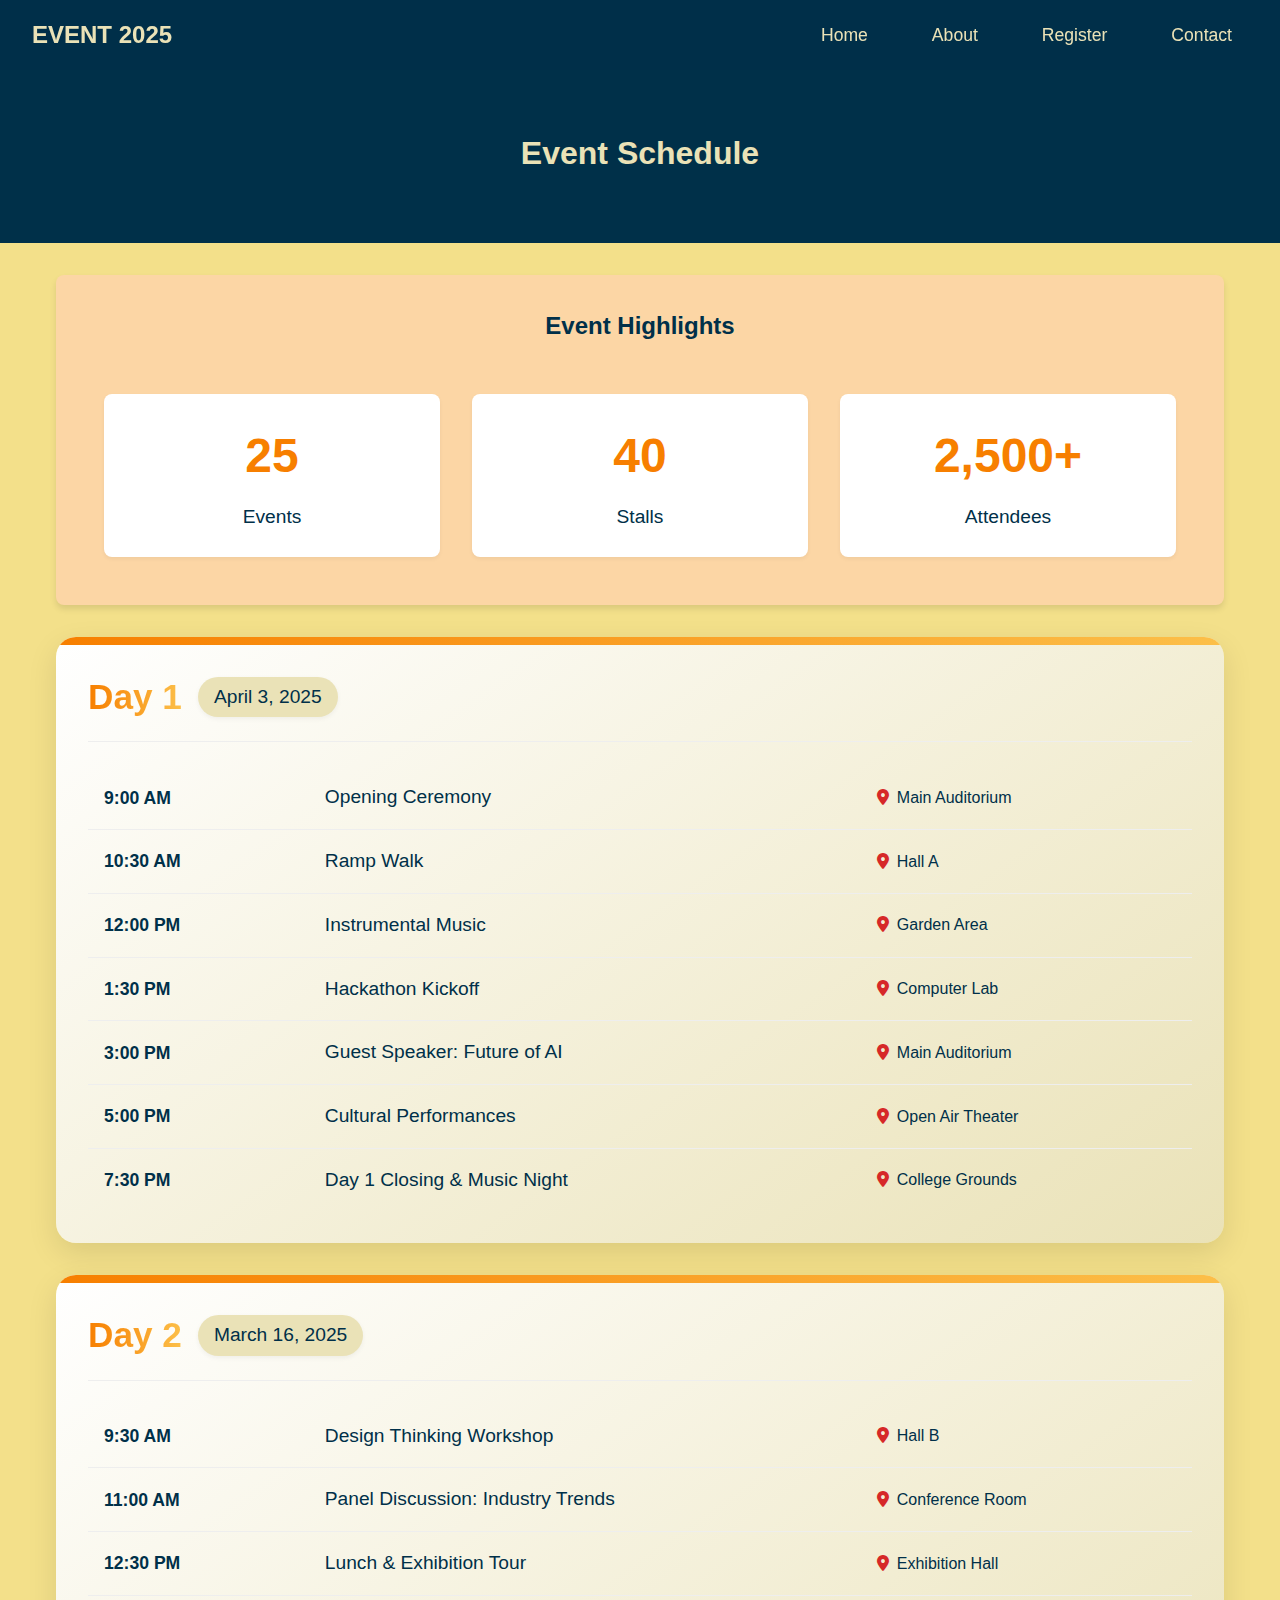
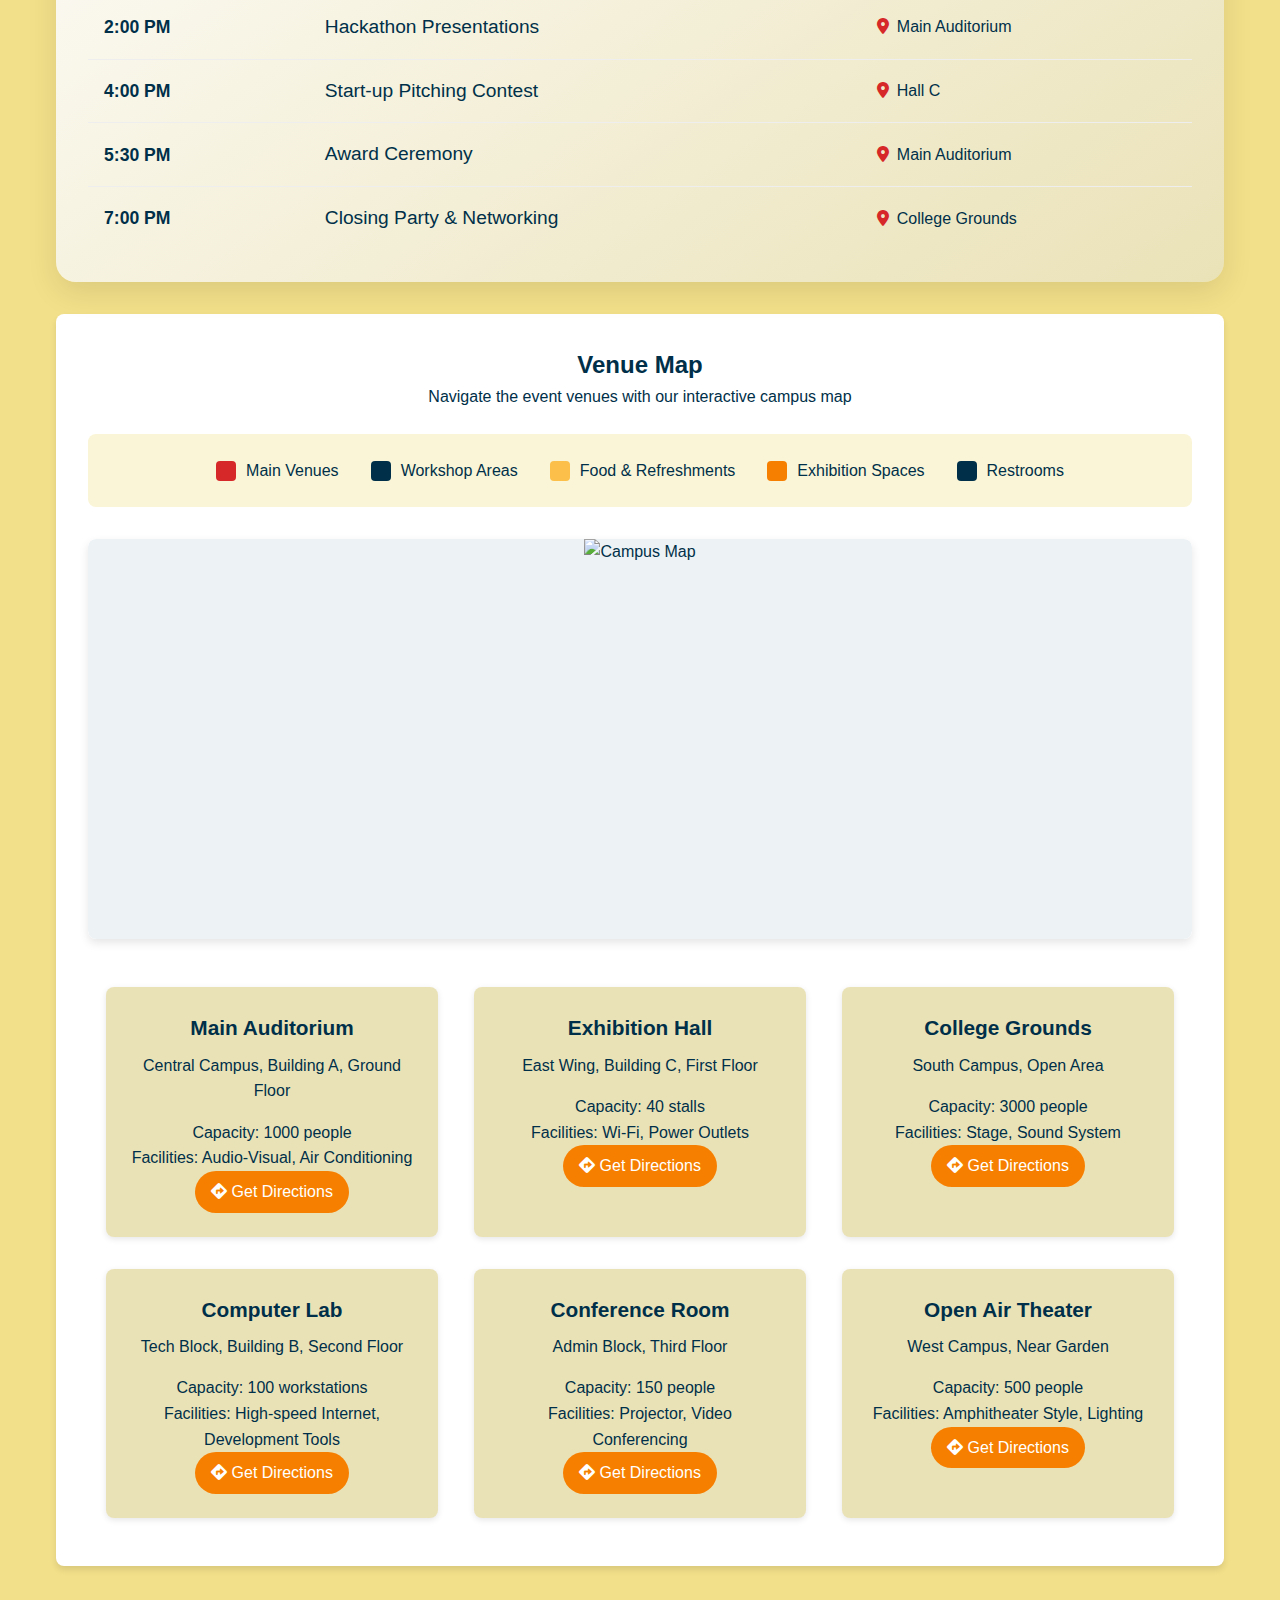
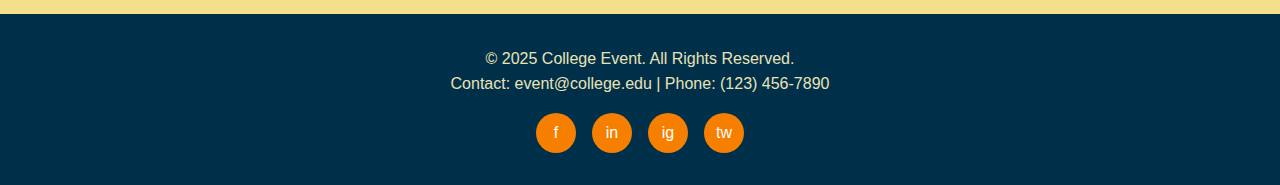
==== commit ef7b1e36: "3rd day" ====
--- a/about.html
+++ b/about.html
@@ -13,8 +13,8 @@
         }
         
         body {
-            background-color: #f9f9f9;
-            color: #333;
+            background-color: #f3e08a;
+            color: #003049;
             line-height: 1.6;
         }
         
@@ -28,13 +28,13 @@
             justify-content: space-between;
             align-items: center;
             padding: 1rem 2rem;
-            background-color: rgba(0, 0, 0, 0.8);
+            background-color: rgba(0, 48, 73, 0.9);
             z-index: 1000;
             transition: all 0.3s ease;
         }
         
         .logo h2 {
-            color: white;
+            color: #EAE2B7;
             font-size: 1.5rem;
             font-weight: bold;
             margin: 0;
@@ -50,7 +50,7 @@
         }
         
         .main-nav ul li a {
-            color: white;
+            color: #EAE2B7;
             text-decoration: none;
             font-size: 1.1rem;
             font-weight: 500;
@@ -60,7 +60,7 @@
         }
         
         .main-nav ul li a:hover {
-            background-color: #ff4d4d;
+            background-color: #f77f00;
         }
         
         .mobile-menu-btn {
@@ -72,14 +72,14 @@
         .mobile-menu-btn span {
             width: 30px;
             height: 3px;
-            background-color: white;
+            background-color: #EAE2B7;
             margin: 3px 0;
             transition: all 0.3s ease;
         }
         
         header.contact-header {
-            background: #333;
-            color: white;
+            background: #003049;
+            color: #EAE2B7;
             text-align: center;
             padding: 8rem 0 4rem 0;
             margin-bottom: 2rem;
@@ -92,7 +92,7 @@
         }
         
         .event-stats {
-            background-color: white;
+            background-color: rgb(252, 214, 165);
             margin: 2rem auto;
             padding: 2rem;
             border-radius: 8px;
@@ -125,18 +125,18 @@
         .stat-number {
             font-size: 3rem;
             font-weight: bold;
-            color: #ff4d4d;
+            color: #f77f00;
             margin-bottom: 0.5rem;
         }
         
         .stat-label {
             font-size: 1.2rem;
-            color: #666;
+            color: #003049;
         }
         
         /* Schedule Islands Styling */
         .schedule-island {
-            background: linear-gradient(145deg, #ffffff, #f0f0f0);
+            background: linear-gradient(145deg, #ffffff, #EAE2B7);
             margin: 2rem auto;
             padding: 2rem;
             border-radius: 20px;
@@ -158,7 +158,7 @@
             left: 0;
             width: 100%;
             height: 8px;
-            background: linear-gradient(90deg, #ff4d4d, #ff9e9e);
+            background: linear-gradient(90deg, #f77f00, #fcbf49);
         }
         
         .day-header {
@@ -172,7 +172,7 @@
         .day-title {
             font-size: 2.2rem;
             font-weight: bold;
-            background: linear-gradient(90deg, #ff4d4d, #ff9e9e);
+            background: linear-gradient(90deg, #f77f00, #fcbf49);
             -webkit-background-clip: text;
             -webkit-text-fill-color: transparent;
             margin-right: 1rem;
@@ -180,9 +180,9 @@
         
         .day-date {
             font-size: 1.2rem;
-            color: #666;
+            color: #003049;
             padding: 0.3rem 1rem;
-            background-color: #f0f0f0;
+            background-color: #EAE2B7;
             border-radius: 30px;
             box-shadow: 0 2px 5px rgba(0, 0, 0, 0.05);
         }
@@ -203,7 +203,7 @@
         }
         
         .schedule-table tr:hover {
-            background-color: #fafafa;
+            background-color: #EAE2B7;
         }
         
         .schedule-table td {
@@ -213,25 +213,25 @@
         
         .event-time {
             font-weight: bold;
-            color: #333;
+            color: #003049;
             width: 20%;
             font-size: 1.1rem;
         }
         
         .event-name {
             font-size: 1.2rem;
-            color: #333;
+            color: #003049;
             width: 50%;
         }
         
         .event-location {
-            color: #666;
+            color: #003049;
             font-size: 1rem;
             width: 30%;
         }
         
         .location-dot {
-            color: #ff4d4d;
+            color: #d62828;
             margin-right: 0.5rem;
         }
         
@@ -256,7 +256,7 @@
         .venue-map {
             width: 100%;
             height: 400px;
-            background-color: #e9e9e9;
+            background-color: #edf2f4;
             border-radius: 8px;
             position: relative;
         }
@@ -267,7 +267,7 @@
             justify-content: center;
             margin: 1.5rem 0;
             padding: 1rem;
-            background-color: #f5f5f5;
+            background-color: #faf5d7;
             border-radius: 8px;
         }
         
@@ -294,7 +294,7 @@
         .location-card {
             flex-basis: 30%;
             min-width: 250px;
-            background-color: #f9f9f9;
+            background-color: #EAE2B7;
             margin: 1rem;
             padding: 1.5rem;
             border-radius: 8px;
@@ -310,19 +310,19 @@
         .location-title {
             font-size: 1.3rem;
             font-weight: bold;
-            color: #333;
+            color: #003049;
             margin-bottom: 0.5rem;
         }
         
         .location-address {
-            color: #666;
+            color: #003049;
             margin-bottom: 1rem;
         }
         
         .location-directions {
             display: inline-block;
             color: white;
-            background-color: #ff4d4d;
+            background-color: #f77f00;
             padding: 0.5rem 1rem;
             border-radius: 30px;
             text-decoration: none;
@@ -331,13 +331,13 @@
         }
         
         .location-directions:hover {
-            background-color: #e63939;
+            background-color: #fcbf49;
             transform: translateY(-2px);
         }
         
         footer {
-            background-color: #333;
-            color: white;
+            background-color: #003049;
+            color: #EAE2B7;
             text-align: center;
             padding: 2rem;
             margin-top: 3rem;
@@ -353,7 +353,7 @@
         .social-icon {
             width: 40px;
             height: 40px;
-            background-color: #555;
+            background-color: #f77f00;
             border-radius: 50%;
             display: flex;
             align-items: center;
@@ -364,7 +364,7 @@
         }
         
         .social-icon:hover {
-            background-color: #ff4d4d;
+            background-color: #fcbf49;
             transform: translateY(-3px);
         }
 
@@ -386,7 +386,7 @@
                 top: 100%;
                 left: 0;
                 width: 100%;
-                background-color: rgba(0, 0, 0, 0.9);
+                background-color: rgba(0, 48, 73, 0.9);
                 padding: 1rem 0;
                 clip-path: polygon(0 0, 100% 0, 100% 0, 0 0);
                 transition: all 0.4s ease;
@@ -559,30 +559,30 @@
             </table>
         </section>
         
-        <!-- Venue Map Section (NEW) -->
+        <!-- Venue Map Section -->
         <section class="venue-map-section">
             <h2>Venue Map</h2>
             <p>Navigate the event venues with our interactive campus map</p>
             
             <div class="map-legend">
                 <div class="legend-item">
-                    <div class="legend-color" style="background-color: #ff4d4d;"></div>
+                    <div class="legend-color" style="background-color: #d62828;"></div>
                     <span>Main Venues</span>
                 </div>
                 <div class="legend-item">
-                    <div class="legend-color" style="background-color: #4d79ff;"></div>
+                    <div class="legend-color" style="background-color: #003049;"></div>
                     <span>Workshop Areas</span>
                 </div>
                 <div class="legend-item">
-                    <div class="legend-color" style="background-color: #4dff88;"></div>
+                    <div class="legend-color" style="background-color: #fcbf49;"></div>
                     <span>Food & Refreshments</span>
                 </div>
                 <div class="legend-item">
-                    <div class="legend-color" style="background-color: #ffc04d;"></div>
+                    <div class="legend-color" style="background-color: #f77f00;"></div>
                     <span>Exhibition Spaces</span>
                 </div>
                 <div class="legend-item">
-                    <div class="legend-color" style="background-color: #c64dff;"></div>
+                    <div class="legend-color" style="background-color: #003049;"></div>
                     <span>Restrooms</span>
                 </div>
             </div>
@@ -685,21 +685,11 @@
             window.addEventListener('scroll', () => {
                 const header = document.querySelector('.main-header');
                 if (window.scrollY > 50) {
-                    header.style.backgroundColor = 'rgba(0, 0, 0, 0.9)';
+                    header.style.backgroundColor = 'rgba(0, 48, 73, 0.95)';
                 } else {
-                    header.style.backgroundColor = 'rgba(0, 0, 0, 0.8)';
+                    header.style.backgroundColor = 'rgba(0, 48, 73, 0.9)';
                 }
             });
-            
-        //     // Here you would typically initialize your map
-        //     // For example, if using Google Maps:
-        //      function initMap() {
-        //          const campusCenter = { lat: 14.650575, lng: 77.607034 };
-        //          const map = new google.maps.Map(document.querySelector('.venue-map'), {
-        //              zoom: 17,
-        //              center: campusCenter,
-        //          });
-        //    }
         });
     </script>
 </body>
